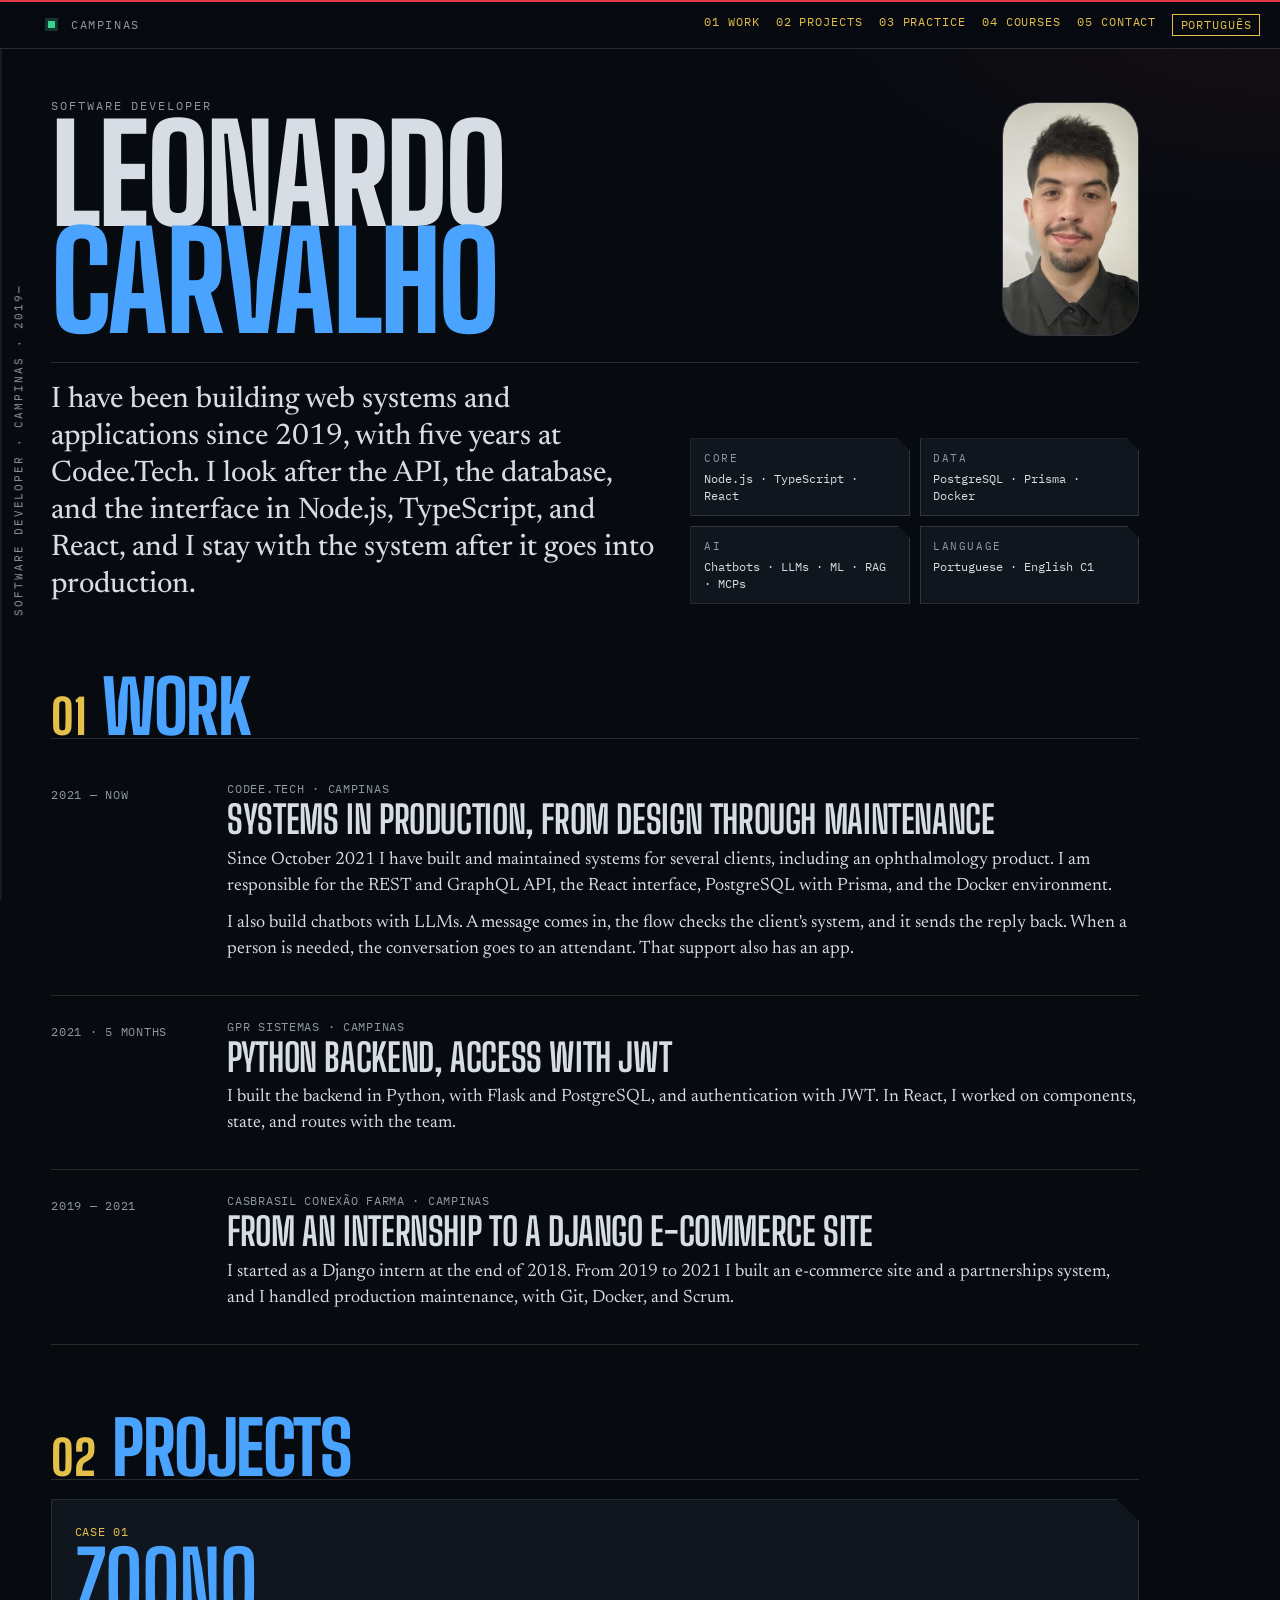
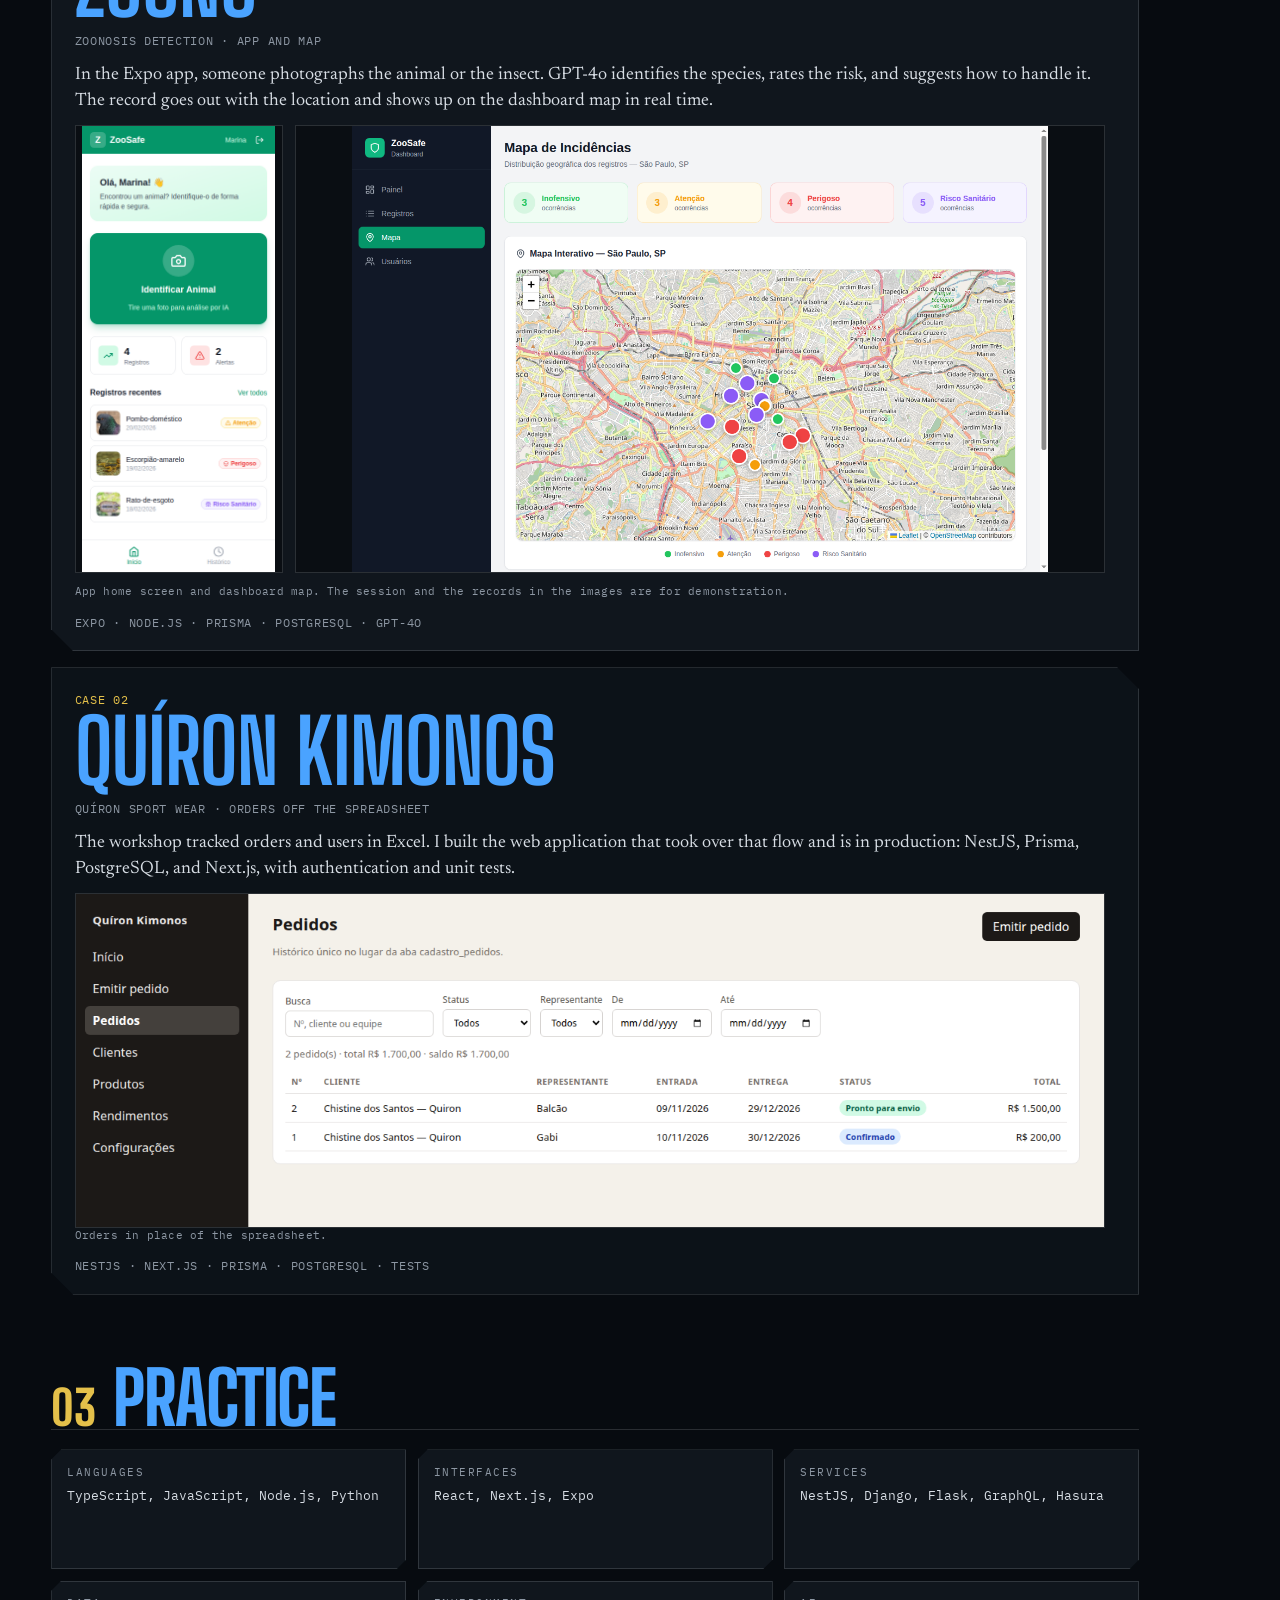
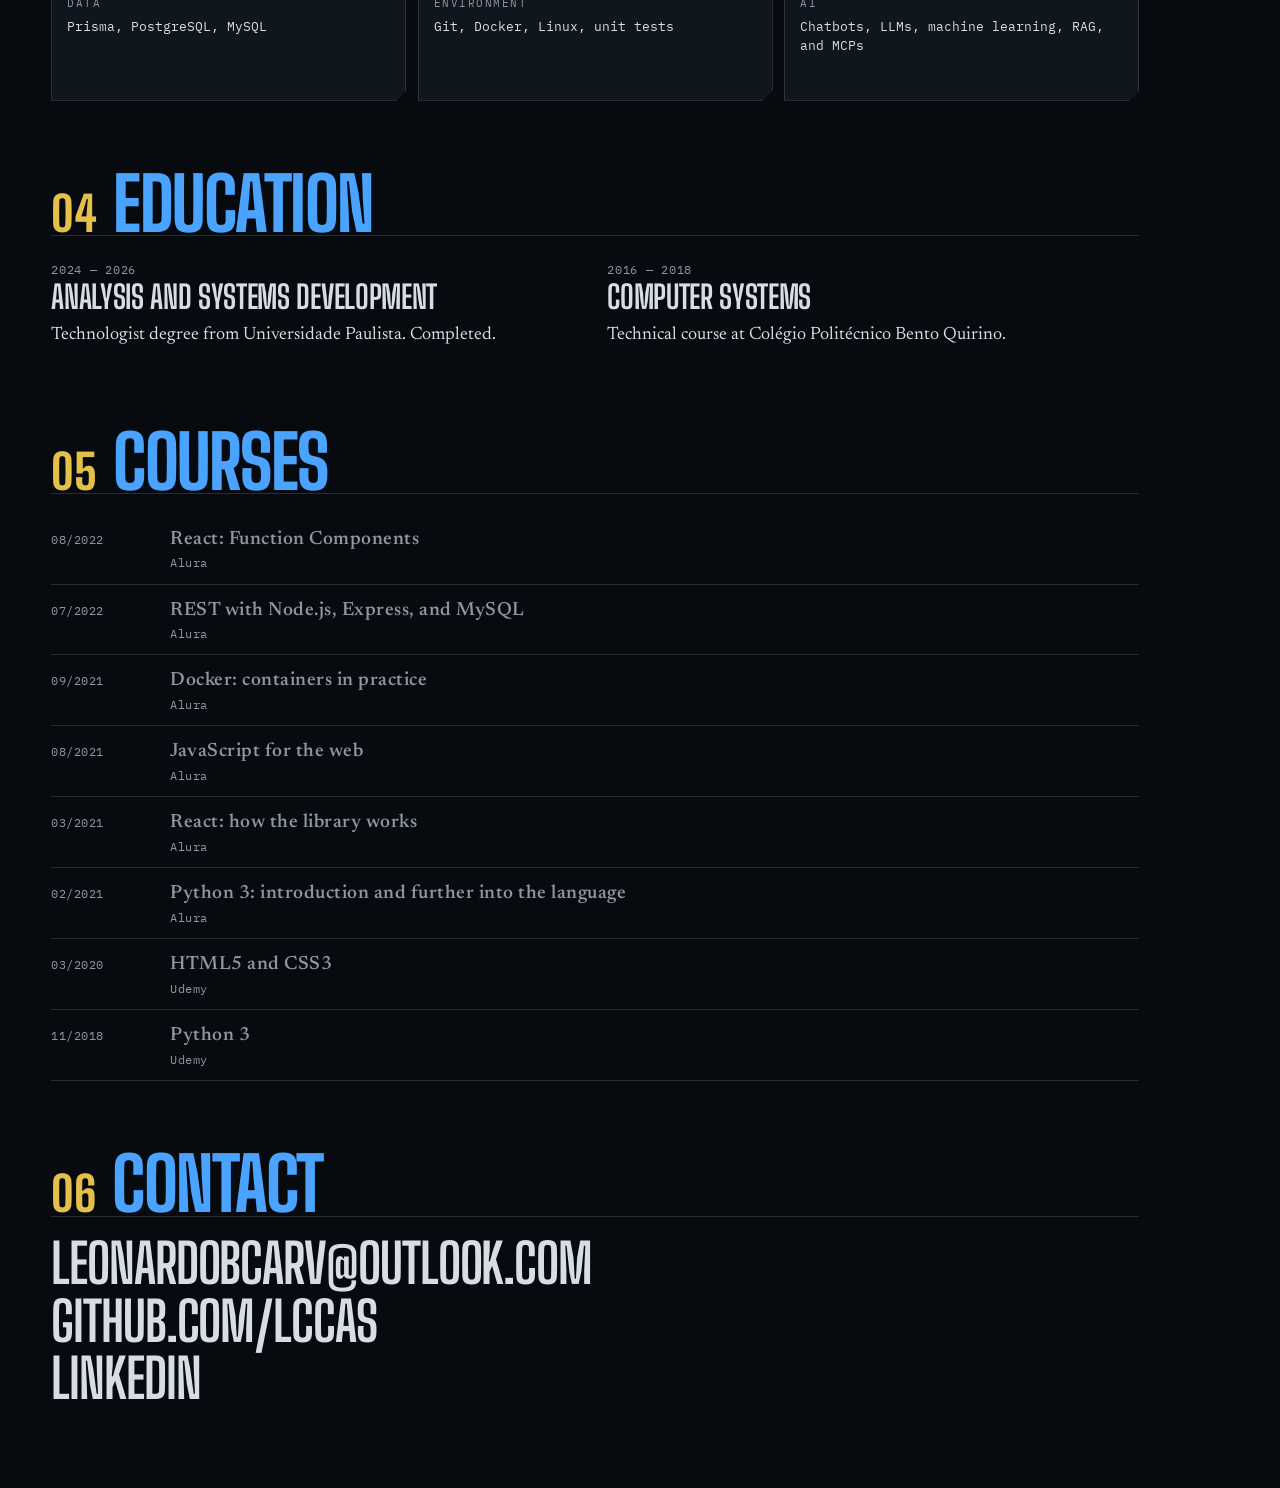
==== en/index.html @ 5de70f2d "init" ====
<!DOCTYPE html>
<html lang="en">
<head>
  <meta charset="utf-8" />
  <meta name="viewport" content="width=device-width, initial-scale=1" />
  <title>Leonardo Carvalho — Software Developer</title>
  <meta name="description" content="Leonardo Carvalho, software developer in Campinas. Node.js, TypeScript, React, Python, chatbots, and LLMs." />
  <link rel="preconnect" href="https://fonts.googleapis.com" />
  <link rel="preconnect" href="https://fonts.gstatic.com" crossorigin />
  <link href="https://fonts.googleapis.com/css2?family=Big+Shoulders+Display:wght@600;800&family=IBM+Plex+Mono:wght@400;500&family=Newsreader:ital,opsz,wght@0,6..72,450;0,6..72,560;1,6..72,450&display=swap" rel="stylesheet" />
  <link rel="stylesheet" href="../styles.css" />
  <link rel="alternate" hreflang="pt-BR" href="../index.html" />
  <link rel="icon" href="data:image/svg+xml,%3Csvg xmlns='http://www.w3.org/2000/svg' viewBox='0 0 32 32'%3E%3Crect width='32' height='32' fill='%23110f0a'/%3E%3Cpath d='M4 4h8M4 4v8M28 28h-8M28 28v-8' stroke='%23f5e642' stroke-width='2'/%3E%3C/svg%3E" />
</head>
<body>
  <header class="hud">
    <p class="hud-id"><span class="live"></span> Campinas</p>
    <nav aria-label="Sections">
      <a href="#work">01 Work</a>
      <a href="#projects">02 Projects</a>
      <a href="#practice">03 Practice</a>
      <a href="#courses">04 Courses</a>
      <a href="#contact">05 Contact</a>
      <a class="lang" href="../index.html" hreflang="pt-BR" lang="pt-BR">Português</a>
    </nav>
  </header>

  <p class="spine" aria-hidden="true">Software developer · Campinas · 2019—</p>

  <main id="top">
    <section class="cover">
      <div class="cover-head">
        <div>
          <p class="kicker">Software developer</p>
          <h1>
            <span>Leonardo</span>
            <span class="hit">Carvalho</span>
          </h1>
        </div>
        <img class="portrait" src="../images/leonardo.jpg" alt="Portrait of Leonardo Carvalho.">
      </div>
      <div class="cover-grid">
        <p class="lede">I have been building web systems and applications since 2019, with five years at Codee.Tech. I look after the API, the database, and the interface in Node.js, TypeScript, and React, and I stay with the system after it goes into production.</p>
        <dl class="meters">
          <div><dt>Core</dt><dd>Node.js · TypeScript · React</dd></div>
          <div><dt>Data</dt><dd>PostgreSQL · Prisma · Docker</dd></div>
          <div><dt>AI</dt><dd>Chatbots · LLMs · ML · RAG · MCPs</dd></div>
          <div><dt>Language</dt><dd>Portuguese · English C1</dd></div>
        </dl>
      </div>
    </section>

    <section id="work" class="chapter">
      <header class="chapter-head">
        <p>01</p>
        <h2>Work</h2>
      </header>

      <article class="plate">
        <p class="stamp">2021 — now</p>
        <div>
          <p class="org">Codee.Tech · Campinas</p>
          <h3>Systems in production, from design through maintenance</h3>
          <p>Since October 2021 I have built and maintained systems for several clients, including an ophthalmology product. I am responsible for the REST and GraphQL API, the React interface, PostgreSQL with Prisma, and the Docker environment.</p>
          <p>I also build chatbots with LLMs. A message comes in, the flow checks the client's system, and it sends the reply back. When a person is needed, the conversation goes to an attendant. That support also has an app.</p>
        </div>
      </article>

      <article class="plate">
        <p class="stamp">2021 · 5 months</p>
        <div>
          <p class="org">GPR Sistemas · Campinas</p>
          <h3>Python backend, access with JWT</h3>
          <p>I built the backend in Python, with Flask and PostgreSQL, and authentication with JWT. In React, I worked on components, state, and routes with the team.</p>
        </div>
      </article>

      <article class="plate">
        <p class="stamp">2019 — 2021</p>
        <div>
          <p class="org">Casbrasil Conexão Farma · Campinas</p>
          <h3>From an internship to a Django e-commerce site</h3>
          <p>I started as a Django intern at the end of 2018. From 2019 to 2021 I built an e-commerce site and a partnerships system, and I handled production maintenance, with Git, Docker, and Scrum.</p>
        </div>
      </article>
    </section>

    <section id="projects" class="chapter">
      <header class="chapter-head">
        <p>02</p>
        <h2>Projects</h2>
      </header>

      <article class="feature">
        <p class="case">Case 01</p>
        <h3>ZooNo</h3>
        <p class="tag">Zoonosis detection · app and map</p>
        <p>In the Expo app, someone photographs the animal or the insect. GPT-4o identifies the species, rates the risk, and suggests how to handle it. The record goes out with the location and shows up on the dashboard map in real time.</p>
        <figure class="shots">
          <img src="../images/zoono-home.png" alt="ZooNo home screen just after login, with the shortcut to identify an animal and the recent records.">
          <img src="../images/zoono-mapa.png" alt="ZooNo dashboard incident map, with records classified by risk level.">
          <figcaption>App home screen and dashboard map. The session and the records in the images are for demonstration.</figcaption>
        </figure>
        <p class="spec-line">Expo · Node.js · Prisma · PostgreSQL · GPT-4o</p>
      </article>

      <article class="feature alt">
        <p class="case">Case 02</p>
        <h3>Quíron Kimonos</h3>
        <p class="tag">Quíron Sport Wear · orders off the spreadsheet</p>
        <p>The workshop tracked orders and users in Excel. I built the web application that took over that flow and is in production: NestJS, Prisma, PostgreSQL, and Next.js, with authentication and unit tests.</p>
        <figure class="shot-wide">
          <img src="../images/quiron-pedidos.png" alt="Quíron Kimonos order list, with search, status, client, and total.">
          <figcaption>Orders in place of the spreadsheet.</figcaption>
        </figure>
        <p class="spec-line">NestJS · Next.js · Prisma · PostgreSQL · tests</p>
      </article>

    </section>

    <section id="practice" class="chapter">
      <header class="chapter-head">
        <p>03</p>
        <h2>Practice</h2>
      </header>
      <ul class="grid">
        <li><span>Languages</span>TypeScript, JavaScript, Node.js, Python</li>
        <li><span>Interfaces</span>React, Next.js, Expo</li>
        <li><span>Services</span>NestJS, Django, Flask, GraphQL, Hasura</li>
        <li><span>Data</span>Prisma, PostgreSQL, MySQL</li>
        <li><span>Environment</span>Git, Docker, Linux, unit tests</li>
        <li><span>AI</span>Chatbots, LLMs, machine learning, RAG, and MCPs</li>
      </ul>
    </section>

    <section id="education" class="chapter slim">
      <header class="chapter-head">
        <p>04</p>
        <h2>Education</h2>
      </header>
      <div class="two">
        <article>
          <p class="stamp">2024 — 2026</p>
          <h3>Analysis and Systems Development</h3>
          <p>Technologist degree from Universidade Paulista. Completed.</p>
        </article>
        <article>
          <p class="stamp">2016 — 2018</p>
          <h3>Computer Systems</h3>
          <p>Technical course at Colégio Politécnico Bento Quirino.</p>
        </article>
      </div>
    </section>

    <section id="courses" class="chapter">
      <header class="chapter-head">
        <p>05</p>
        <h2>Courses</h2>
      </header>
      <ul class="courses">
        <li><span>08/2022</span><div><strong>React: Function Components</strong>Alura</div></li>
        <li><span>07/2022</span><div><strong>REST with Node.js, Express, and MySQL</strong>Alura</div></li>
        <li><span>09/2021</span><div><strong>Docker: containers in practice</strong>Alura</div></li>
        <li><span>08/2021</span><div><strong>JavaScript for the web</strong>Alura</div></li>
        <li><span>03/2021</span><div><strong>React: how the library works</strong>Alura</div></li>
        <li><span>02/2021</span><div><strong>Python 3: introduction and further into the language</strong>Alura</div></li>
        <li><span>03/2020</span><div><strong>HTML5 and CSS3</strong>Udemy</div></li>
        <li><span>11/2018</span><div><strong>Python 3</strong>Udemy</div></li>
      </ul>
    </section>

    <section id="contact" class="chapter contact">
      <header class="chapter-head">
        <p>06</p>
        <h2>Contact</h2>
      </header>
      <ul>
        <li><a href="mailto:leonardobcarv@outlook.com">leonardobcarv@outlook.com</a></li>
        <li><a href="https://github.com/lccas" rel="noopener noreferrer">github.com/lccas</a></li>
        <li><a href="https://linkedin.com/in/leonardocarvalho133" rel="noopener noreferrer">LinkedIn</a></li>
      </ul>
    </section>
  </main>
</body>
</html>
---- styles.css ----
:root {
  --bg: #070b10;
  --bg-2: #10161d;
  --ink: #d7dde4;
  --muted: #8d97a3;
  --line: rgba(215, 221, 228, 0.16);
  --blue: #4aa3ff;
  --yellow: #e4c04a;
  --green: #3dcf8e;
  --red: #e23b48;
  --display: "Big Shoulders Display", "Arial Narrow", Impact, sans-serif;
  --serif: "Newsreader", Georgia, serif;
  --mono: "IBM Plex Mono", ui-monospace, monospace;
}

* { box-sizing: border-box; }

html { scroll-behavior: smooth; }

body {
  margin: 0;
  background:
    radial-gradient(900px 420px at 100% 0%, rgba(226, 59, 72, 0.08), transparent 50%),
    var(--bg);
  color: var(--ink);
  font-family: var(--serif);
  font-size: 1.125rem;
  line-height: 1.45;
}

::selection { background: var(--blue); color: #071018; }

a { color: var(--blue); text-decoration-thickness: 1px; text-underline-offset: 0.18em; }
a:hover { color: var(--ink); }
a:focus-visible { outline: 2px solid var(--blue); outline-offset: 3px; }

.hud {
  position: sticky;
  top: 0;
  z-index: 5;
  display: flex;
  justify-content: space-between;
  align-items: center;
  gap: 1rem;
  padding: 0.75rem 1.25rem 0.75rem 3rem;
  background: rgba(7, 11, 16, 0.94);
  border-top: 2px solid var(--red);
  border-bottom: 1px solid var(--line);
}

.hud-id {
  margin: 0;
  font-family: var(--mono);
  font-size: 0.72rem;
  letter-spacing: 0.14em;
  text-transform: uppercase;
  color: var(--muted);
}

.live {
  display: inline-block;
  width: 0.45rem;
  height: 0.45rem;
  margin-right: 0.45rem;
  background: var(--green);
  box-shadow: 0 0 0 3px rgba(61, 207, 142, 0.22);
  vertical-align: 0.05em;
}

nav { display: flex; flex-wrap: wrap; gap: 0.35rem 1rem; }

nav a {
  color: var(--yellow);
  font-family: var(--mono);
  font-size: 0.72rem;
  letter-spacing: 0.08em;
  text-transform: uppercase;
  text-decoration: none;
}

nav a:hover { color: var(--ink); }

nav a.lang {
  padding: 0.2rem 0.45rem;
  border: 1px solid var(--yellow);
  line-height: 1.2;
}

nav a.lang:hover { border-color: var(--ink); }

.spine {
  position: fixed;
  z-index: 3;
  top: 0;
  bottom: 0;
  left: 0;
  width: 2.4rem;
  margin: 0;
  display: flex;
  align-items: center;
  justify-content: center;
  writing-mode: vertical-rl;
  transform: rotate(180deg);
  border-right: 1px solid var(--line);
  background: #070b10;
  color: var(--muted);
  font-family: var(--mono);
  font-size: 0.68rem;
  letter-spacing: 0.18em;
  text-transform: uppercase;
}

main {
  width: min(68rem, calc(100% - 4.6rem));
  margin: 0 1.4rem 0 3.2rem;
  padding: 3rem 0 5rem;
}

.chapter,
.cover { scroll-margin-top: 4.5rem; }

.kicker {
  margin: 0 0 0.4rem;
  color: var(--muted);
  font-family: var(--mono);
  font-size: 0.75rem;
  letter-spacing: 0.16em;
  text-transform: uppercase;
}

h1 {
  margin: 0;
  font-family: var(--display);
  font-weight: 800;
  font-size: clamp(4.6rem, 13vw, 8.4rem);
  line-height: 0.8;
  letter-spacing: -0.02em;
  text-transform: uppercase;
}

h1 span { display: block; }

h1 .hit { color: var(--blue); }

.cover-head {
  display: grid;
  grid-template-columns: minmax(0, 1fr) auto;
  align-items: end;
  gap: 1.2rem 1.6rem;
}

.portrait {
  width: 8.6rem;
  height: 14.6rem;
  margin: 0;
  object-fit: cover;
  object-position: center 18%;
  border: 1px solid var(--line);
  border-radius: 2.1rem;
  background: var(--bg-2);
}

.cover-grid {
  display: grid;
  grid-template-columns: 1.15fr 0.85fr;
  gap: 2rem;
  align-items: end;
  margin-top: 1.6rem;
  padding-top: 1.2rem;
  border-top: 1px solid var(--line);
}

.lede {
  margin: 0;
  max-width: 38rem;
  font-size: clamp(1.35rem, 2.4vw, 1.85rem);
  line-height: 1.25;
  font-weight: 450;
}

.meters {
  margin: 0;
  display: grid;
  grid-template-columns: 1fr 1fr;
  gap: 0.6rem;
}

.meters div {
  padding: 0.75rem 0.8rem 0.7rem;
  background: var(--bg-2);
  border: 1px solid var(--line);
  clip-path: polygon(0 0, calc(100% - 12px) 0, 100% 12px, 100% 100%, 0 100%);
}

.meters dt {
  margin: 0 0 0.2rem;
  color: var(--muted);
  font-family: var(--mono);
  font-size: 0.68rem;
  letter-spacing: 0.14em;
  text-transform: uppercase;
}

.meters dd {
  margin: 0;
  font-family: var(--mono);
  font-size: 0.78rem;
  line-height: 1.35;
  color: var(--ink);
}

.chapter { margin-top: 4.5rem; }

.chapter-head {
  display: flex;
  align-items: baseline;
  gap: 1rem;
  margin-bottom: 1.2rem;
  border-bottom: 1px solid var(--line);
}

.chapter-head p {
  margin: 0;
  color: var(--yellow);
  font-family: var(--display);
  font-size: 3rem;
  font-weight: 800;
  line-height: 0.9;
}

h2 {
  margin: 0;
  color: var(--blue);
  font-family: var(--display);
  font-weight: 800;
  font-size: clamp(3rem, 7vw, 4.6rem);
  line-height: 0.85;
  letter-spacing: -0.02em;
  text-transform: uppercase;
}

.plate {
  display: grid;
  grid-template-columns: 9.5rem 1fr;
  gap: 1rem 1.5rem;
  padding: 1.35rem 0;
  border-bottom: 1px solid rgba(239, 231, 210, 0.14);
}

.stamp,
.org,
.tag,
.spec-line,
.case {
  font-family: var(--mono);
  letter-spacing: 0.06em;
  text-transform: uppercase;
}

.stamp {
  margin: 0.35rem 0 0;
  color: var(--muted);
  font-size: 0.75rem;
}

.org, .tag {
  margin: 0;
  color: var(--muted);
  font-size: 0.75rem;
}

h3 {
  margin: 0.25rem 0 0.55rem;
  font-family: var(--display);
  font-weight: 700;
  font-size: clamp(1.8rem, 3vw, 2.4rem);
  line-height: 0.95;
  letter-spacing: -0.01em;
  text-transform: uppercase;
}

.plate p:not(.stamp):not(.org),
.feature p:not(.case):not(.tag):not(.spec-line),
.two p:not(.stamp) {
  margin: 0 0 0.7rem;
  color: var(--ink);
}

.feature {
  position: relative;
  margin: 0 0 1rem;
  padding: 1.4rem 2.1rem 1.2rem 1.4rem;
  background: var(--bg-2);
  border: 1px solid var(--line);
  clip-path: polygon(0 0, calc(100% - 22px) 0, 100% 22px, 100% 100%, 22px 100%, 0 calc(100% - 22px));
}

.feature.alt { background: #0c1218; }

.feature h3 {
  color: var(--blue);
  font-size: clamp(3.2rem, 8vw, 5.5rem);
  margin: 0.15rem 0 0.35rem;
}

.case { margin: 0; color: var(--yellow); font-size: 0.75rem; }

.tag { margin-bottom: 0.8rem; }

.spec-line {
  margin: 0.4rem 0 0;
  color: var(--muted);
  font-size: 0.75rem;
}

.shots {
  display: grid;
  grid-template-columns: 13rem 1fr;
  gap: 0.7rem 0.8rem;
  margin: 0.2rem 0 0.85rem;
  align-items: stretch;
}

.shots img {
  width: 100%;
  height: 28rem;
  object-fit: contain;
  object-position: center;
  border: 1px solid var(--line);
  background: #0a0e13;
}

.shots figcaption,
.shot-wide figcaption {
  grid-column: 1 / -1;
  margin: 0;
  color: var(--muted);
  font-family: var(--mono);
  font-size: 0.68rem;
  letter-spacing: 0.02em;
}

.shot-wide {
  margin: 0.2rem 0 0.85rem;
}

.shot-wide img {
  display: block;
  width: 100%;
  height: auto;
  border: 1px solid var(--line);
  background: #0a0e13;
}

.grid {
  display: grid;
  grid-template-columns: repeat(3, 1fr);
  gap: 0.7rem;
  margin: 0;
  padding: 0;
  list-style: none;
}

.grid li {
  min-height: 7.5rem;
  padding: 0.9rem 0.95rem;
  border: 1px solid var(--line);
  background: var(--bg-2);
  font-family: var(--mono);
  font-size: 0.82rem;
  line-height: 1.4;
  clip-path: polygon(10px 0, 100% 0, 100% calc(100% - 10px), calc(100% - 10px) 100%, 0 100%, 0 10px);
}

.grid span {
  display: block;
  margin-bottom: 0.45rem;
  color: var(--muted);
  font-size: 0.68rem;
  letter-spacing: 0.14em;
  text-transform: uppercase;
}

.courses {
  margin: 0;
  padding: 0;
  list-style: none;
}

.courses li {
  display: grid;
  grid-template-columns: 6.2rem 1fr;
  gap: 0.4rem 1.25rem;
  align-items: baseline;
  padding: 0.75rem 0;
  border-bottom: 1px solid var(--line);
}

.courses span {
  color: var(--muted);
  font-family: var(--mono);
  font-size: 0.78rem;
  letter-spacing: 0.04em;
}

.courses strong {
  display: block;
  font-family: var(--serif);
  font-weight: 560;
  font-size: 1.2rem;
}

.courses div {
  color: var(--muted);
  font-family: var(--mono);
  font-size: 0.78rem;
  letter-spacing: 0.04em;
}

.two {
  display: grid;
  grid-template-columns: 1fr 1fr;
  gap: 1.5rem;
}

.two h3 { font-size: 2rem; }

.contact ul {
  margin: 0;
  padding: 0;
  list-style: none;
}

.contact a {
  display: inline-block;
  margin: 0.15rem 0;
  color: var(--ink);
  font-family: var(--display);
  font-size: clamp(2rem, 5vw, 3.4rem);
  font-weight: 700;
  line-height: 0.95;
  letter-spacing: -0.02em;
  text-decoration: none;
  text-transform: uppercase;
}

.contact a:hover { color: var(--blue); }

@media (max-width: 860px) {
  .spine { display: none; }
  .hud { padding-left: 1rem; }
  main { width: min(68rem, calc(100% - 2rem)); margin: 0 auto; }
  .cover-grid,
  .plate,
  .two,
  .courses li,
  .grid { grid-template-columns: 1fr; }
  h1 { font-size: clamp(3.2rem, 16vw, 5.2rem); }
  .portrait { width: 5.2rem; height: 8.8rem; border-radius: 1.45rem; }
  .feature h3 { font-size: clamp(2.8rem, 14vw, 4rem); }
  .shots { grid-template-columns: 1fr; }
  .shots img { height: auto; max-height: 32rem; }
  .shots img:last-of-type { max-height: 16rem; }
}
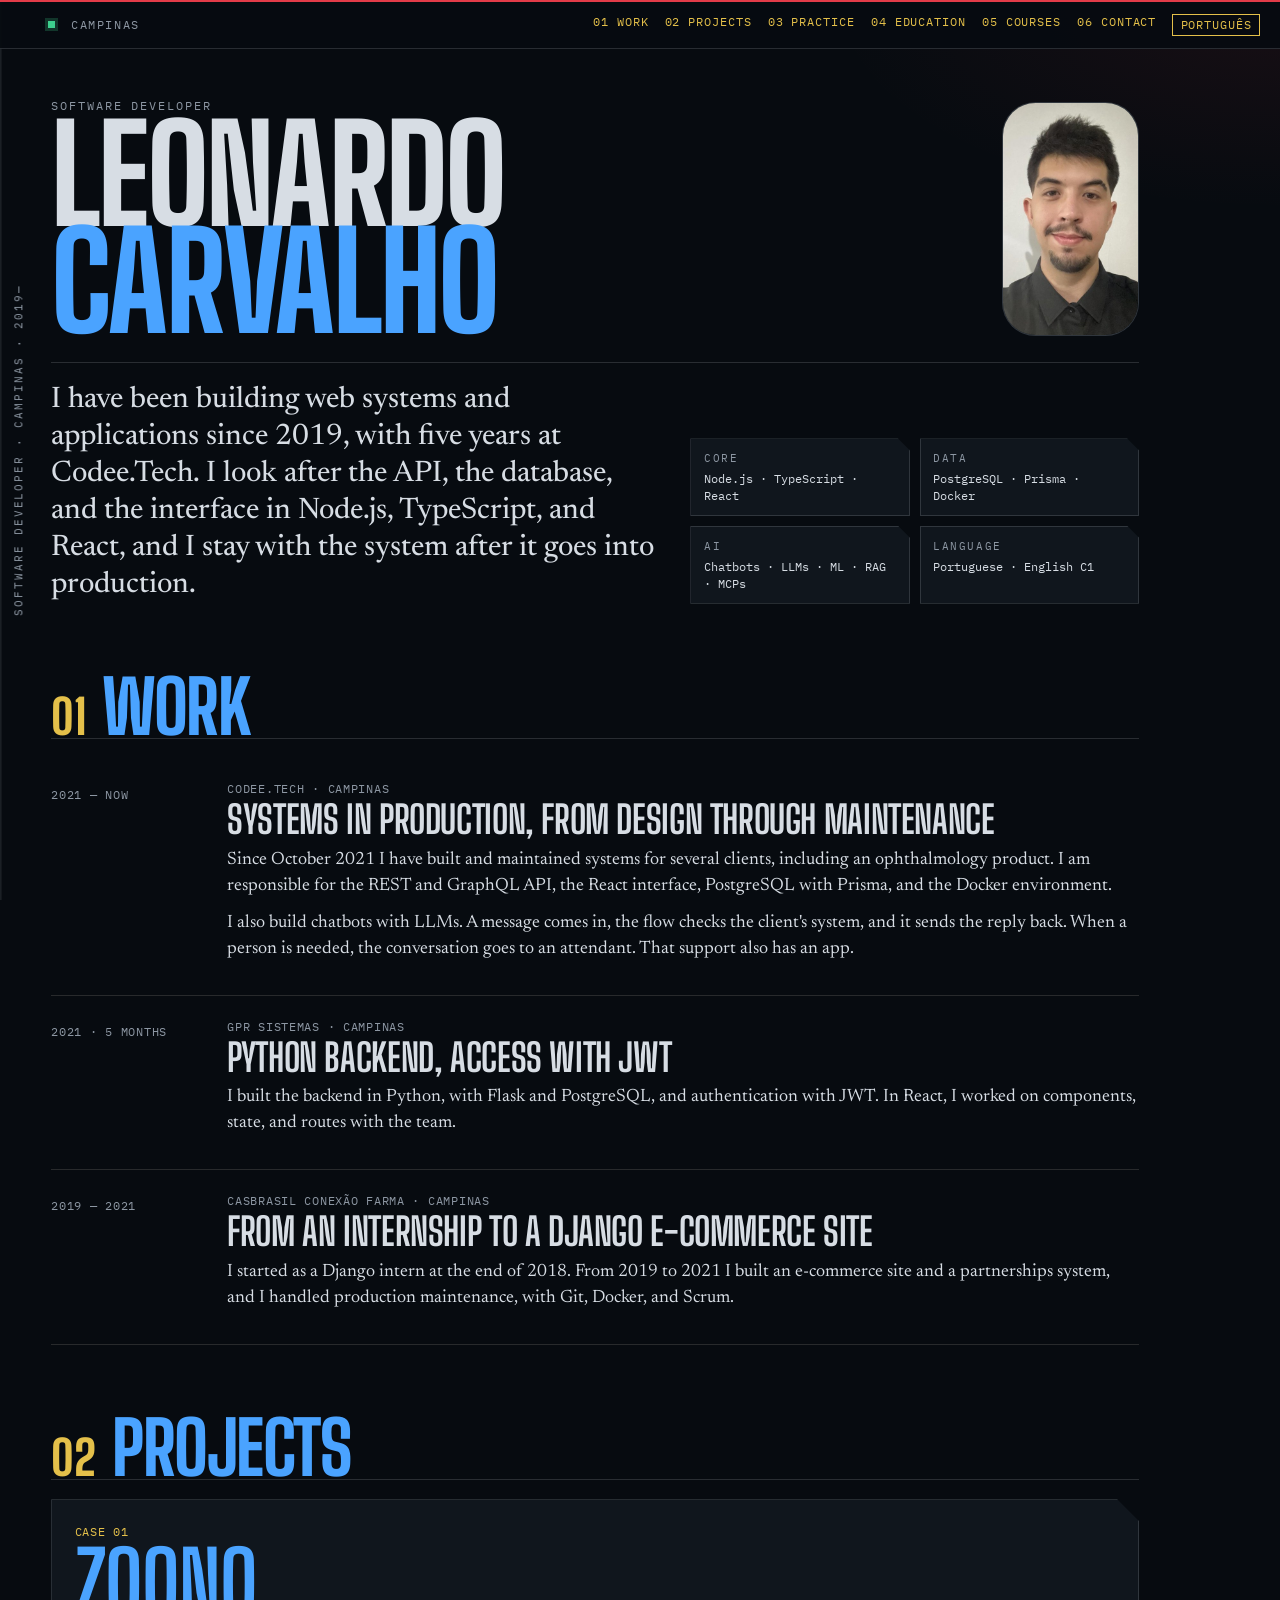
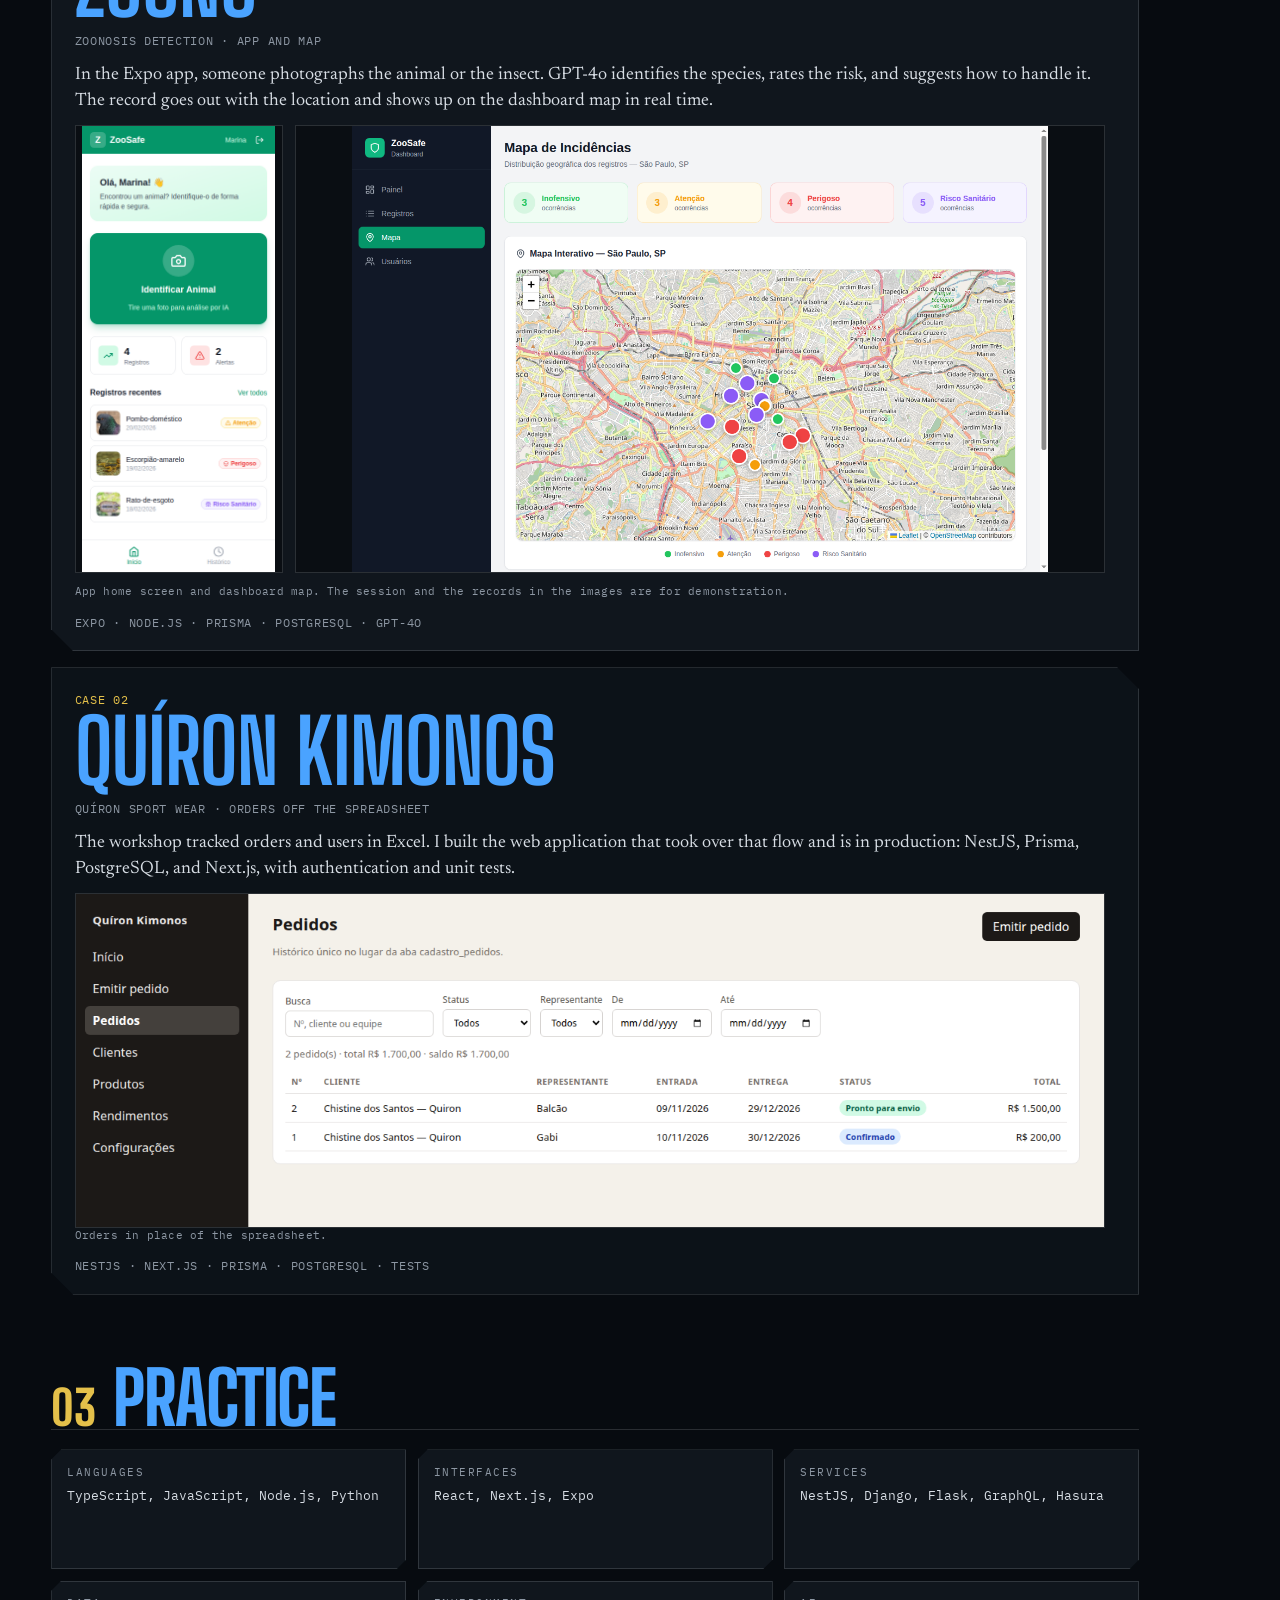
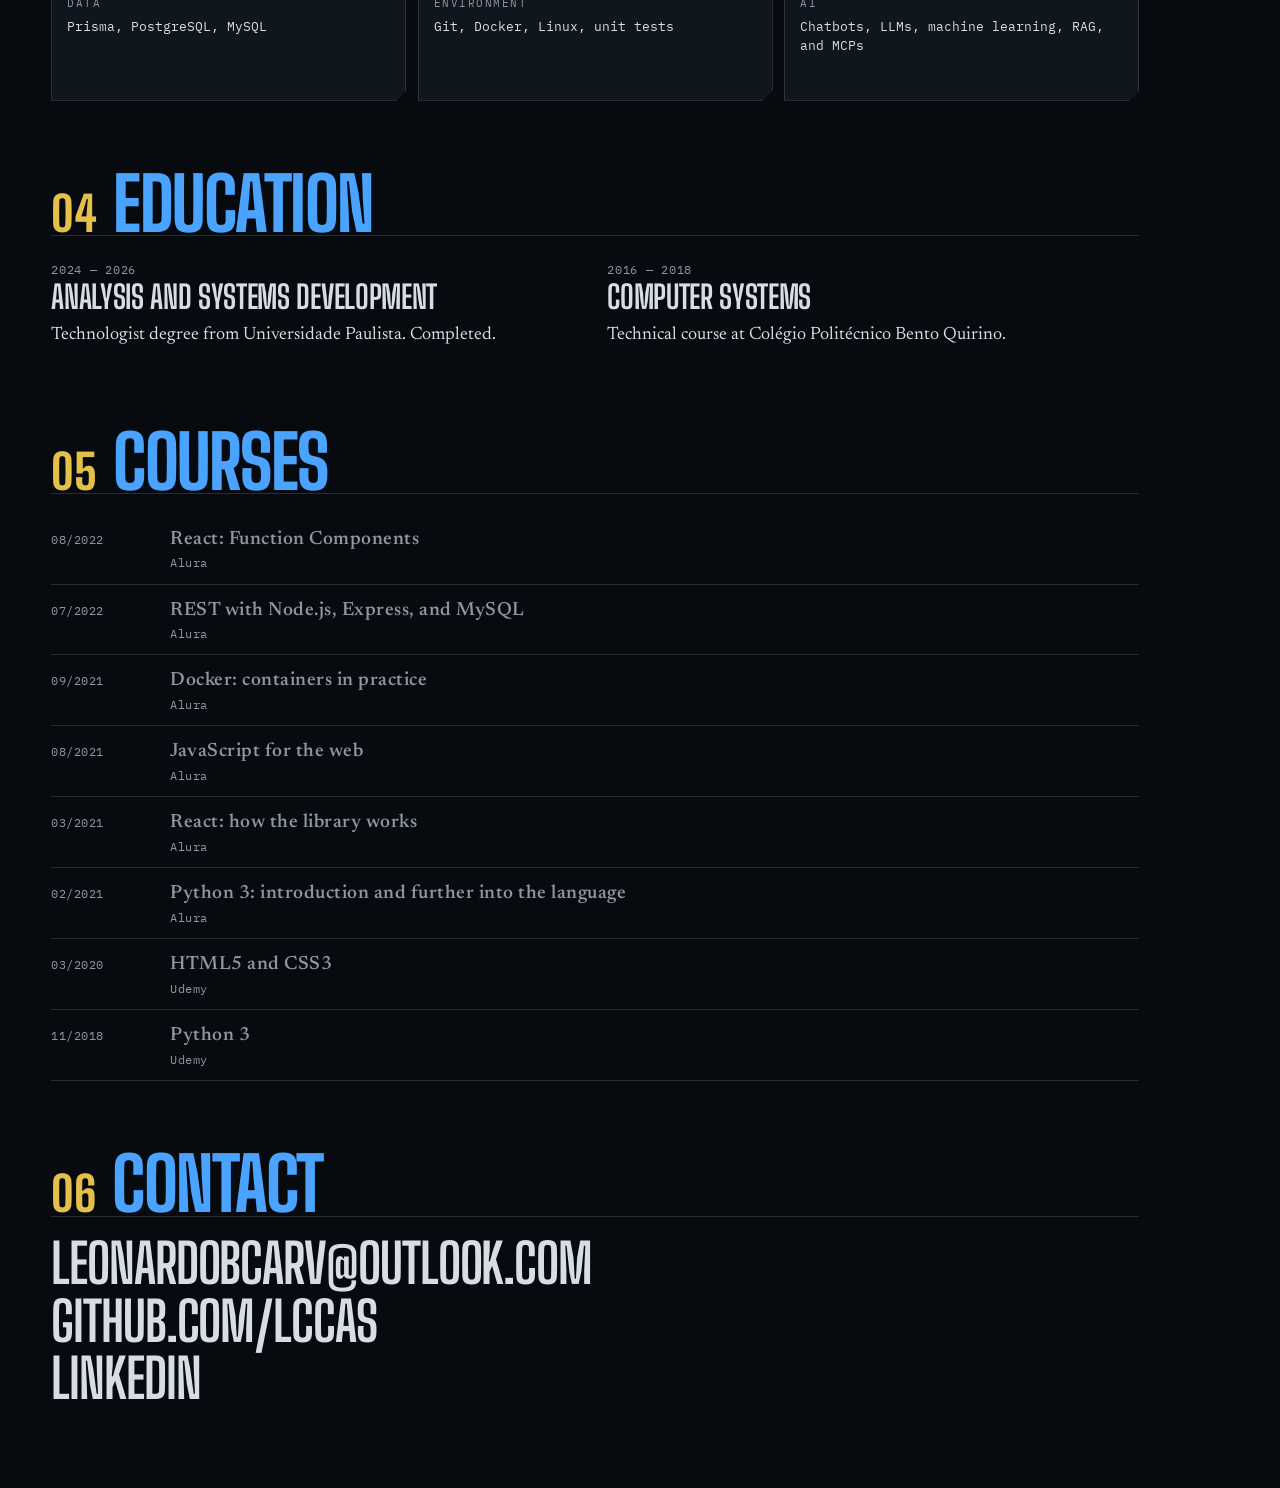
==== commit aa2e565f: "translate pt to en" ====
--- a/en/index.html
+++ b/en/index.html
@@ -2,184 +2,12 @@
 <html lang="en">
 <head>
   <meta charset="utf-8" />
-  <meta name="viewport" content="width=device-width, initial-scale=1" />
+  <meta http-equiv="refresh" content="0; url=../" />
+  <link rel="canonical" href="../" />
   <title>Leonardo Carvalho — Software Developer</title>
-  <meta name="description" content="Leonardo Carvalho, software developer in Campinas. Node.js, TypeScript, React, Python, chatbots, and LLMs." />
-  <link rel="preconnect" href="https://fonts.googleapis.com" />
-  <link rel="preconnect" href="https://fonts.gstatic.com" crossorigin />
-  <link href="https://fonts.googleapis.com/css2?family=Big+Shoulders+Display:wght@600;800&family=IBM+Plex+Mono:wght@400;500&family=Newsreader:ital,opsz,wght@0,6..72,450;0,6..72,560;1,6..72,450&display=swap" rel="stylesheet" />
-  <link rel="stylesheet" href="../styles.css" />
-  <link rel="alternate" hreflang="pt-BR" href="../index.html" />
-  <link rel="icon" href="data:image/svg+xml,%3Csvg xmlns='http://www.w3.org/2000/svg' viewBox='0 0 32 32'%3E%3Crect width='32' height='32' fill='%23110f0a'/%3E%3Cpath d='M4 4h8M4 4v8M28 28h-8M28 28v-8' stroke='%23f5e642' stroke-width='2'/%3E%3C/svg%3E" />
+  <script>location.replace("../");</script>
 </head>
 <body>
-  <header class="hud">
-    <p class="hud-id"><span class="live"></span> Campinas</p>
-    <nav aria-label="Sections">
-      <a href="#work">01 Work</a>
-      <a href="#projects">02 Projects</a>
-      <a href="#practice">03 Practice</a>
-      <a href="#courses">04 Courses</a>
-      <a href="#contact">05 Contact</a>
-      <a class="lang" href="../index.html" hreflang="pt-BR" lang="pt-BR">Português</a>
-    </nav>
-  </header>
-
-  <p class="spine" aria-hidden="true">Software developer · Campinas · 2019—</p>
-
-  <main id="top">
-    <section class="cover">
-      <div class="cover-head">
-        <div>
-          <p class="kicker">Software developer</p>
-          <h1>
-            <span>Leonardo</span>
-            <span class="hit">Carvalho</span>
-          </h1>
-        </div>
-        <img class="portrait" src="../images/leonardo.jpg" alt="Portrait of Leonardo Carvalho.">
-      </div>
-      <div class="cover-grid">
-        <p class="lede">I have been building web systems and applications since 2019, with five years at Codee.Tech. I look after the API, the database, and the interface in Node.js, TypeScript, and React, and I stay with the system after it goes into production.</p>
-        <dl class="meters">
-          <div><dt>Core</dt><dd>Node.js · TypeScript · React</dd></div>
-          <div><dt>Data</dt><dd>PostgreSQL · Prisma · Docker</dd></div>
-          <div><dt>AI</dt><dd>Chatbots · LLMs · ML · RAG · MCPs</dd></div>
-          <div><dt>Language</dt><dd>Portuguese · English C1</dd></div>
-        </dl>
-      </div>
-    </section>
-
-    <section id="work" class="chapter">
-      <header class="chapter-head">
-        <p>01</p>
-        <h2>Work</h2>
-      </header>
-
-      <article class="plate">
-        <p class="stamp">2021 — now</p>
-        <div>
-          <p class="org">Codee.Tech · Campinas</p>
-          <h3>Systems in production, from design through maintenance</h3>
-          <p>Since October 2021 I have built and maintained systems for several clients, including an ophthalmology product. I am responsible for the REST and GraphQL API, the React interface, PostgreSQL with Prisma, and the Docker environment.</p>
-          <p>I also build chatbots with LLMs. A message comes in, the flow checks the client's system, and it sends the reply back. When a person is needed, the conversation goes to an attendant. That support also has an app.</p>
-        </div>
-      </article>
-
-      <article class="plate">
-        <p class="stamp">2021 · 5 months</p>
-        <div>
-          <p class="org">GPR Sistemas · Campinas</p>
-          <h3>Python backend, access with JWT</h3>
-          <p>I built the backend in Python, with Flask and PostgreSQL, and authentication with JWT. In React, I worked on components, state, and routes with the team.</p>
-        </div>
-      </article>
-
-      <article class="plate">
-        <p class="stamp">2019 — 2021</p>
-        <div>
-          <p class="org">Casbrasil Conexão Farma · Campinas</p>
-          <h3>From an internship to a Django e-commerce site</h3>
-          <p>I started as a Django intern at the end of 2018. From 2019 to 2021 I built an e-commerce site and a partnerships system, and I handled production maintenance, with Git, Docker, and Scrum.</p>
-        </div>
-      </article>
-    </section>
-
-    <section id="projects" class="chapter">
-      <header class="chapter-head">
-        <p>02</p>
-        <h2>Projects</h2>
-      </header>
-
-      <article class="feature">
-        <p class="case">Case 01</p>
-        <h3>ZooNo</h3>
-        <p class="tag">Zoonosis detection · app and map</p>
-        <p>In the Expo app, someone photographs the animal or the insect. GPT-4o identifies the species, rates the risk, and suggests how to handle it. The record goes out with the location and shows up on the dashboard map in real time.</p>
-        <figure class="shots">
-          <img src="../images/zoono-home.png" alt="ZooNo home screen just after login, with the shortcut to identify an animal and the recent records.">
-          <img src="../images/zoono-mapa.png" alt="ZooNo dashboard incident map, with records classified by risk level.">
-          <figcaption>App home screen and dashboard map. The session and the records in the images are for demonstration.</figcaption>
-        </figure>
-        <p class="spec-line">Expo · Node.js · Prisma · PostgreSQL · GPT-4o</p>
-      </article>
-
-      <article class="feature alt">
-        <p class="case">Case 02</p>
-        <h3>Quíron Kimonos</h3>
-        <p class="tag">Quíron Sport Wear · orders off the spreadsheet</p>
-        <p>The workshop tracked orders and users in Excel. I built the web application that took over that flow and is in production: NestJS, Prisma, PostgreSQL, and Next.js, with authentication and unit tests.</p>
-        <figure class="shot-wide">
-          <img src="../images/quiron-pedidos.png" alt="Quíron Kimonos order list, with search, status, client, and total.">
-          <figcaption>Orders in place of the spreadsheet.</figcaption>
-        </figure>
-        <p class="spec-line">NestJS · Next.js · Prisma · PostgreSQL · tests</p>
-      </article>
-
-    </section>
-
-    <section id="practice" class="chapter">
-      <header class="chapter-head">
-        <p>03</p>
-        <h2>Practice</h2>
-      </header>
-      <ul class="grid">
-        <li><span>Languages</span>TypeScript, JavaScript, Node.js, Python</li>
-        <li><span>Interfaces</span>React, Next.js, Expo</li>
-        <li><span>Services</span>NestJS, Django, Flask, GraphQL, Hasura</li>
-        <li><span>Data</span>Prisma, PostgreSQL, MySQL</li>
-        <li><span>Environment</span>Git, Docker, Linux, unit tests</li>
-        <li><span>AI</span>Chatbots, LLMs, machine learning, RAG, and MCPs</li>
-      </ul>
-    </section>
-
-    <section id="education" class="chapter slim">
-      <header class="chapter-head">
-        <p>04</p>
-        <h2>Education</h2>
-      </header>
-      <div class="two">
-        <article>
-          <p class="stamp">2024 — 2026</p>
-          <h3>Analysis and Systems Development</h3>
-          <p>Technologist degree from Universidade Paulista. Completed.</p>
-        </article>
-        <article>
-          <p class="stamp">2016 — 2018</p>
-          <h3>Computer Systems</h3>
-          <p>Technical course at Colégio Politécnico Bento Quirino.</p>
-        </article>
-      </div>
-    </section>
-
-    <section id="courses" class="chapter">
-      <header class="chapter-head">
-        <p>05</p>
-        <h2>Courses</h2>
-      </header>
-      <ul class="courses">
-        <li><span>08/2022</span><div><strong>React: Function Components</strong>Alura</div></li>
-        <li><span>07/2022</span><div><strong>REST with Node.js, Express, and MySQL</strong>Alura</div></li>
-        <li><span>09/2021</span><div><strong>Docker: containers in practice</strong>Alura</div></li>
-        <li><span>08/2021</span><div><strong>JavaScript for the web</strong>Alura</div></li>
-        <li><span>03/2021</span><div><strong>React: how the library works</strong>Alura</div></li>
-        <li><span>02/2021</span><div><strong>Python 3: introduction and further into the language</strong>Alura</div></li>
-        <li><span>03/2020</span><div><strong>HTML5 and CSS3</strong>Udemy</div></li>
-        <li><span>11/2018</span><div><strong>Python 3</strong>Udemy</div></li>
-      </ul>
-    </section>
-
-    <section id="contact" class="chapter contact">
-      <header class="chapter-head">
-        <p>06</p>
-        <h2>Contact</h2>
-      </header>
-      <ul>
-        <li><a href="mailto:leonardobcarv@outlook.com">leonardobcarv@outlook.com</a></li>
-        <li><a href="https://github.com/lccas" rel="noopener noreferrer">github.com/lccas</a></li>
-        <li><a href="https://linkedin.com/in/leonardocarvalho133" rel="noopener noreferrer">LinkedIn</a></li>
-      </ul>
-    </section>
-  </main>
+  <p><a href="../">Leonardo Carvalho — Software Developer</a></p>
 </body>
 </html>
